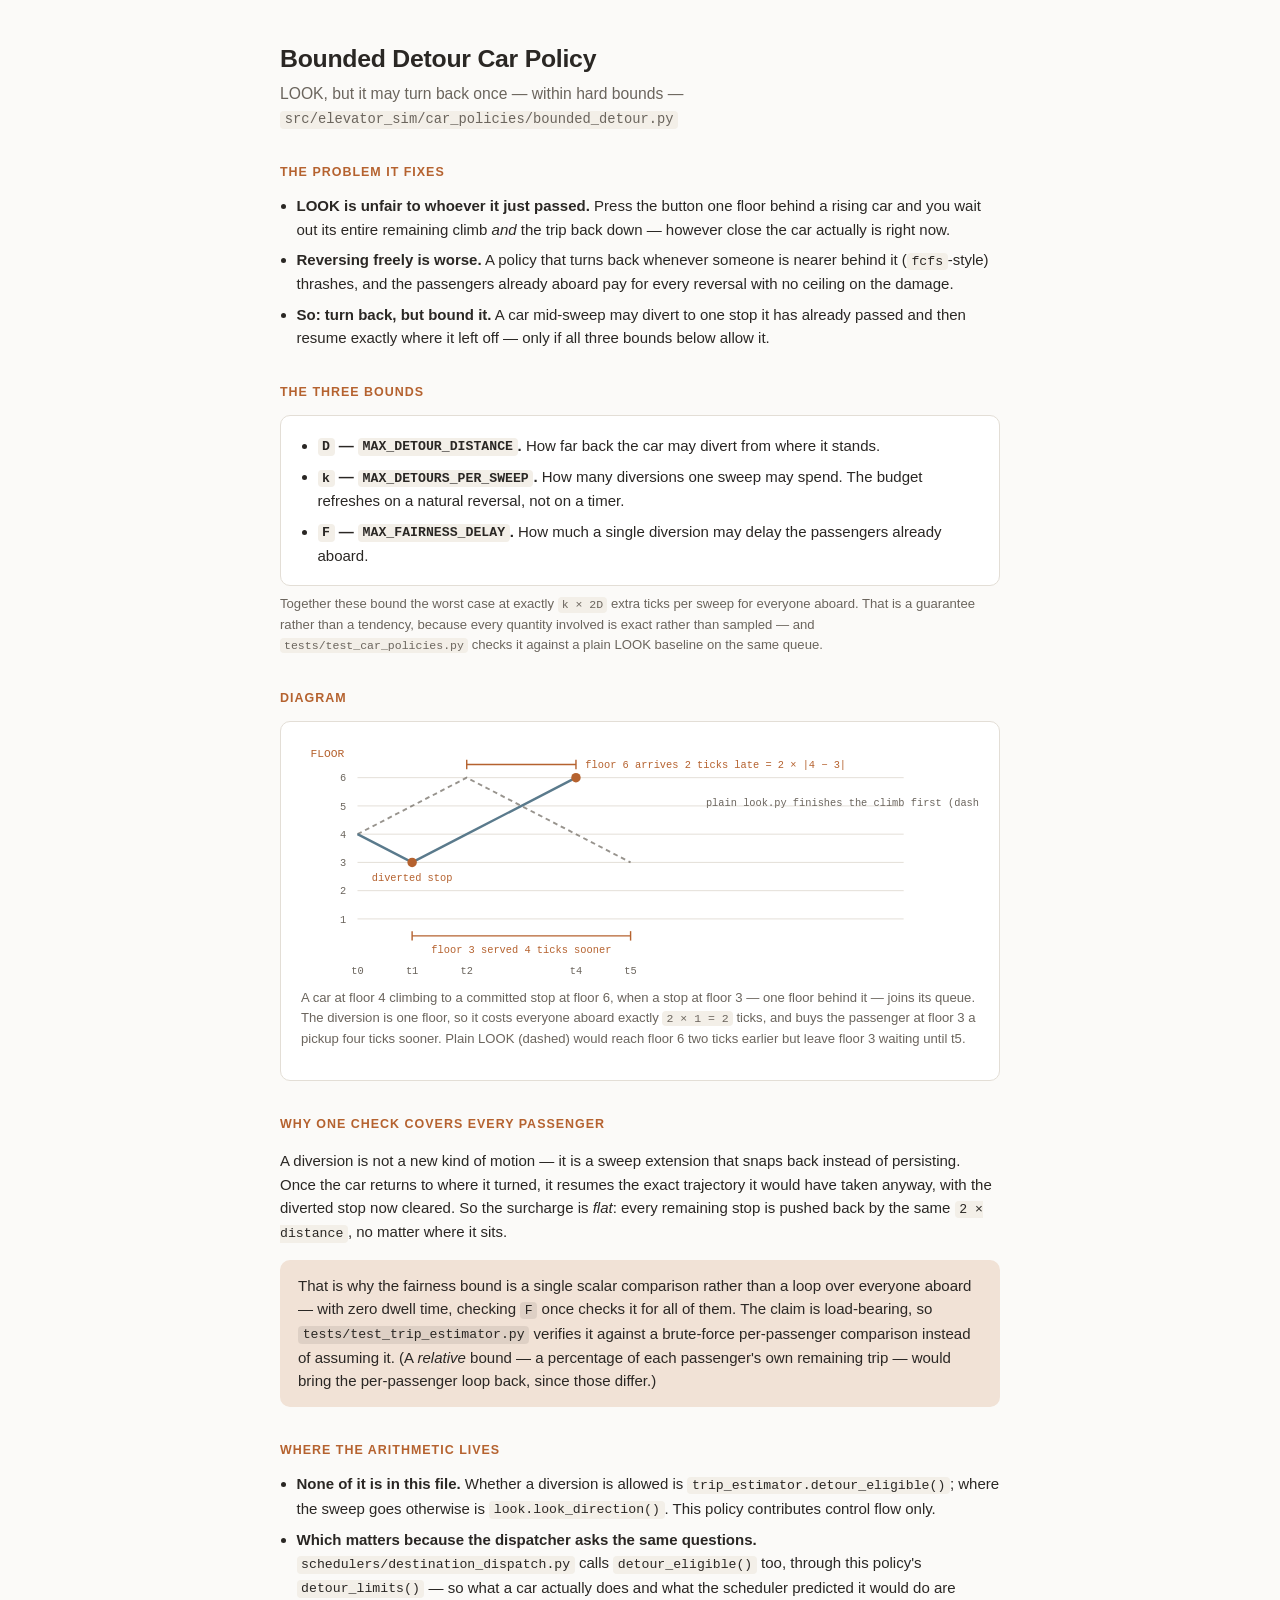
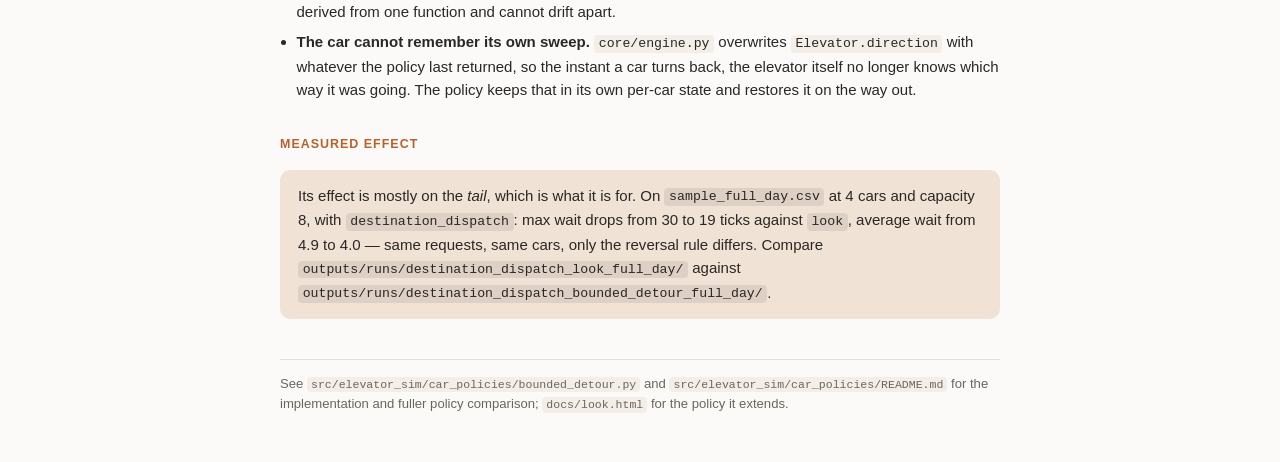
==== docs/bounded_detour.html @ 690bd055 "*Add destination dispach scheduler *Add the detour car policy *Recreate the figures" ====
<!doctype html>
<html lang="en">
<head>
<meta charset="utf-8" />
<meta name="viewport" content="width=device-width, initial-scale=1" />
<title>Bounded Detour Car Policy</title>
<style>
  :root {
    --bg: #fbfaf8;
    --panel: #ffffff;
    --border: #e3ded6;
    --text: #2a2724;
    --muted: #6b655d;
    --accent: #b5622f;
    --accent-soft: #f1e2d6;
    --car: #5a7a8c;
    --car-soft: #dfe9ed;
    --mono-bg: #f3efe8;
    color-scheme: light dark;
  }
  @media (prefers-color-scheme: dark) {
    :root {
      --bg: #1c1a18;
      --panel: #26221f;
      --border: #3a3530;
      --text: #ece7e0;
      --muted: #a89f93;
      --accent: #e08a52;
      --accent-soft: #3a2c22;
      --car: #8fb4c7;
      --car-soft: #26343b;
      --mono-bg: #2c2825;
    }
  }
  * { box-sizing: border-box; }
  body {
    margin: 0;
    background: var(--bg);
    color: var(--text);
    font: 15px/1.55 -apple-system, BlinkMacSystemFont, "Segoe UI", Roboto, sans-serif;
  }
  main {
    max-width: 760px;
    margin: 0 auto;
    padding: 40px 20px 64px;
  }
  h1 {
    font-size: 1.55rem;
    margin: 0 0 4px;
    letter-spacing: -0.01em;
  }
  .tagline {
    color: var(--muted);
    margin: 0 0 32px;
    font-size: 0.98rem;
  }
  h2 {
    font-size: 0.78rem;
    text-transform: uppercase;
    letter-spacing: 0.08em;
    color: var(--accent);
    margin: 0 0 12px;
  }
  section { margin-bottom: 34px; }
  ul { margin: 0; padding-left: 1.1em; }
  li { margin-bottom: 7px; }
  li:last-child { margin-bottom: 0; }
  code {
    background: var(--mono-bg);
    border-radius: 4px;
    padding: 0.1em 0.35em;
    font-size: 0.88em;
    font-family: ui-monospace, SFMono-Regular, Menlo, Consolas, monospace;
  }
  .panel {
    background: var(--panel);
    border: 1px solid var(--border);
    border-radius: 10px;
    padding: 18px 20px;
  }
  .callout {
    background: var(--accent-soft);
    border-radius: 10px;
    padding: 14px 18px;
    font-size: 0.94rem;
  }
  .callout code { background: rgba(0,0,0,0.08); }
  @media (prefers-color-scheme: dark) { .callout code { background: rgba(255,255,255,0.1); } }
  svg { width: 100%; height: auto; display: block; }
  .diagram-caption {
    color: var(--muted);
    font-size: 0.82rem;
    margin-top: 8px;
  }
  footer {
    margin-top: 40px;
    color: var(--muted);
    font-size: 0.82rem;
    border-top: 1px solid var(--border);
    padding-top: 14px;
  }
</style>
</head>
<body>
<main>
  <h1>Bounded Detour Car Policy</h1>
  <p class="tagline">LOOK, but it may turn back once &mdash; within hard bounds &mdash; <code>src/elevator_sim/car_policies/bounded_detour.py</code></p>

  <section>
    <h2>The problem it fixes</h2>
    <ul>
      <li><strong>LOOK is unfair to whoever it just passed.</strong> Press the button one floor behind a rising car and you wait out its entire remaining climb <em>and</em> the trip back down &mdash; however close the car actually is right now.</li>
      <li><strong>Reversing freely is worse.</strong> A policy that turns back whenever someone is nearer behind it (<code>fcfs</code>-style) thrashes, and the passengers already aboard pay for every reversal with no ceiling on the damage.</li>
      <li><strong>So: turn back, but bound it.</strong> A car mid-sweep may divert to one stop it has already passed and then resume exactly where it left off &mdash; only if all three bounds below allow it.</li>
    </ul>
  </section>

  <section>
    <h2>The three bounds</h2>
    <div class="panel">
      <ul>
        <li><strong><code>D</code> &mdash; <code>MAX_DETOUR_DISTANCE</code>.</strong> How far back the car may divert from where it stands.</li>
        <li><strong><code>k</code> &mdash; <code>MAX_DETOURS_PER_SWEEP</code>.</strong> How many diversions one sweep may spend. The budget refreshes on a natural reversal, not on a timer.</li>
        <li><strong><code>F</code> &mdash; <code>MAX_FAIRNESS_DELAY</code>.</strong> How much a single diversion may delay the passengers already aboard.</li>
      </ul>
    </div>
    <p class="diagram-caption">Together these bound the worst case at exactly <code>k &times; 2D</code> extra ticks per sweep for everyone aboard. That is a guarantee rather than a tendency, because every quantity involved is exact rather than sampled &mdash; and <code>tests/test_car_policies.py</code> checks it against a plain LOOK baseline on the same queue.</p>
  </section>

  <section>
    <h2>Diagram</h2>
    <div class="panel">
      <svg viewBox="0 0 720 255" xmlns="http://www.w3.org/2000/svg" role="img" aria-label="Bounded detour trajectory: a rising car at floor 4 turns back one floor to serve a stop at floor 3, then resumes its climb to floor 6, compared against a dashed plain-LOOK path that finishes the climb first">
        <!-- floor gridlines + labels, floors 1-6 -->
        <g font-family="ui-monospace, Menlo, Consolas, monospace" font-size="11" fill="var(--muted)">
          <line x1="60" y1="40"  x2="640" y2="40"  stroke="var(--border)"></line>
          <text x="48" y="44" text-anchor="end">6</text>
          <line x1="60" y1="70"  x2="640" y2="70"  stroke="var(--border)"></line>
          <text x="48" y="74" text-anchor="end">5</text>
          <line x1="60" y1="100" x2="640" y2="100" stroke="var(--border)"></line>
          <text x="48" y="104" text-anchor="end">4</text>
          <line x1="60" y1="130" x2="640" y2="130" stroke="var(--border)"></line>
          <text x="48" y="134" text-anchor="end">3</text>
          <line x1="60" y1="160" x2="640" y2="160" stroke="var(--border)"></line>
          <text x="48" y="164" text-anchor="end">2</text>
          <line x1="60" y1="190" x2="640" y2="190" stroke="var(--border)"></line>
          <text x="48" y="194" text-anchor="end">1</text>
          <text x="10" y="18" fill="var(--accent)" font-size="12">FLOOR</text>
        </g>

        <!-- ghost path: plain look.py finishes the climb to 6 first, then comes back down to 3 -->
        <polyline points="60,100 176,40 350,130" fill="none" stroke="var(--muted)" stroke-width="2" stroke-dasharray="5,4" opacity="0.7"></polyline>
        <text x="430" y="70" font-size="11" fill="var(--muted)" font-family="ui-monospace, Menlo, Consolas, monospace">plain look.py finishes the climb first (dashed)</text>

        <!-- bounded detour: 4 -> 3 -> back to 4 -> on up to 6 -->
        <polyline points="60,100 118,130 176,100 292,40" fill="none" stroke="var(--car)" stroke-width="2.5"></polyline>

        <!-- the diverted stop, and the committed stop at the far end of the sweep -->
        <circle cx="118" cy="130" r="5" fill="var(--accent)"></circle>
        <circle cx="292" cy="40"  r="5" fill="var(--accent)"></circle>
        <text x="118" y="150" text-anchor="middle" font-size="11" fill="var(--accent)" font-family="ui-monospace, Menlo, Consolas, monospace">diverted stop</text>

        <!-- what it costs those already aboard: floor 6 arrives at t4 instead of t2 -->
        <line x1="176" y1="26" x2="292" y2="26" stroke="var(--accent)" stroke-width="1.5"></line>
        <line x1="176" y1="21" x2="176" y2="31" stroke="var(--accent)" stroke-width="1.5"></line>
        <line x1="292" y1="21" x2="292" y2="31" stroke="var(--accent)" stroke-width="1.5"></line>
        <text x="302" y="30" font-size="11" fill="var(--accent)" font-family="ui-monospace, Menlo, Consolas, monospace">floor 6 arrives 2 ticks late = 2 &times; |4 &minus; 3|</text>

        <!-- what it buys: the stop at floor 3 is served at t1 instead of t5 -->
        <line x1="118" y1="208" x2="350" y2="208" stroke="var(--accent)" stroke-width="1.5"></line>
        <line x1="118" y1="203" x2="118" y2="213" stroke="var(--accent)" stroke-width="1.5"></line>
        <line x1="350" y1="203" x2="350" y2="213" stroke="var(--accent)" stroke-width="1.5"></line>
        <text x="234" y="226" text-anchor="middle" font-size="11" fill="var(--accent)" font-family="ui-monospace, Menlo, Consolas, monospace">floor 3 served 4 ticks sooner</text>

        <!-- time axis -->
        <g font-family="ui-monospace, Menlo, Consolas, monospace" font-size="11" fill="var(--muted)">
          <text x="60"  y="248" text-anchor="middle">t0</text>
          <text x="118" y="248" text-anchor="middle">t1</text>
          <text x="176" y="248" text-anchor="middle">t2</text>
          <text x="292" y="248" text-anchor="middle">t4</text>
          <text x="350" y="248" text-anchor="middle">t5</text>
        </g>
      </svg>
      <p class="diagram-caption">A car at floor 4 climbing to a committed stop at floor 6, when a stop at floor 3 &mdash; one floor behind it &mdash; joins its queue. The diversion is one floor, so it costs everyone aboard exactly <code>2 &times; 1 = 2</code> ticks, and buys the passenger at floor 3 a pickup four ticks sooner. Plain LOOK (dashed) would reach floor 6 two ticks earlier but leave floor 3 waiting until t5.</p>
    </div>
  </section>

  <section>
    <h2>Why one check covers every passenger</h2>
    <p>A diversion is not a new kind of motion &mdash; it is a sweep extension that snaps back instead of persisting. Once the car returns to where it turned, it resumes the exact trajectory it would have taken anyway, with the diverted stop now cleared. So the surcharge is <em>flat</em>: every remaining stop is pushed back by the same <code>2 &times; distance</code>, no matter where it sits.</p>
    <p class="callout">That is why the fairness bound is a single scalar comparison rather than a loop over everyone aboard &mdash; with zero dwell time, checking <code>F</code> once checks it for all of them. The claim is load-bearing, so <code>tests/test_trip_estimator.py</code> verifies it against a brute-force per-passenger comparison instead of assuming it. (A <em>relative</em> bound &mdash; a percentage of each passenger's own remaining trip &mdash; would bring the per-passenger loop back, since those differ.)</p>
  </section>

  <section>
    <h2>Where the arithmetic lives</h2>
    <ul>
      <li><strong>None of it is in this file.</strong> Whether a diversion is allowed is <code>trip_estimator.detour_eligible()</code>; where the sweep goes otherwise is <code>look.look_direction()</code>. This policy contributes control flow only.</li>
      <li><strong>Which matters because the dispatcher asks the same questions.</strong> <code>schedulers/destination_dispatch.py</code> calls <code>detour_eligible()</code> too, through this policy's <code>detour_limits()</code> &mdash; so what a car actually does and what the scheduler predicted it would do are derived from one function and cannot drift apart.</li>
      <li><strong>The car cannot remember its own sweep.</strong> <code>core/engine.py</code> overwrites <code>Elevator.direction</code> with whatever the policy last returned, so the instant a car turns back, the elevator itself no longer knows which way it was going. The policy keeps that in its own per-car state and restores it on the way out.</li>
    </ul>
  </section>

  <section>
    <h2>Measured effect</h2>
    <p class="callout">Its effect is mostly on the <em>tail</em>, which is what it is for. On <code>sample_full_day.csv</code> at 4 cars and capacity 8, with <code>destination_dispatch</code>: max wait drops from 30 to 19 ticks against <code>look</code>, average wait from 4.9 to 4.0 &mdash; same requests, same cars, only the reversal rule differs. Compare <code>outputs/runs/destination_dispatch_look_full_day/</code> against <code>outputs/runs/destination_dispatch_bounded_detour_full_day/</code>.</p>
  </section>

  <footer>See <code>src/elevator_sim/car_policies/bounded_detour.py</code> and <code>src/elevator_sim/car_policies/README.md</code> for the implementation and fuller policy comparison; <code>docs/look.html</code> for the policy it extends.</footer>
</main>
</body>
</html>
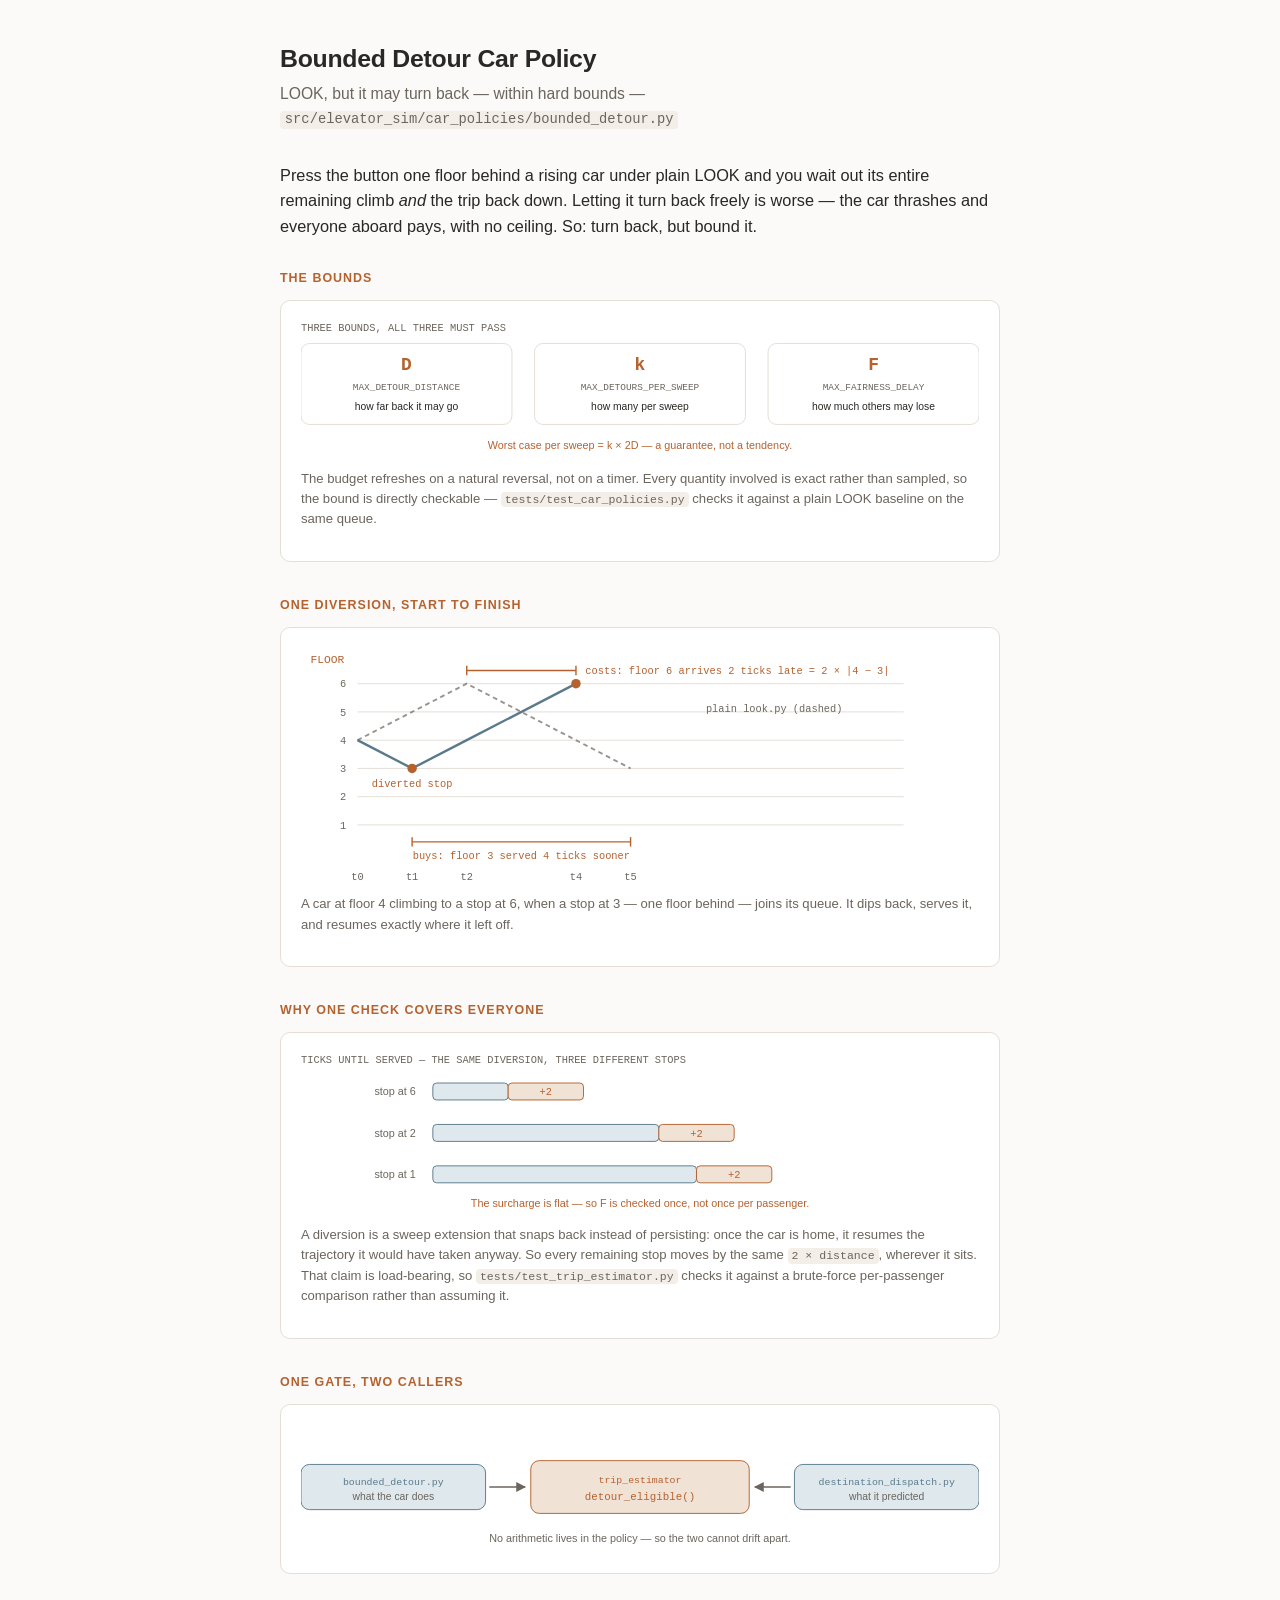
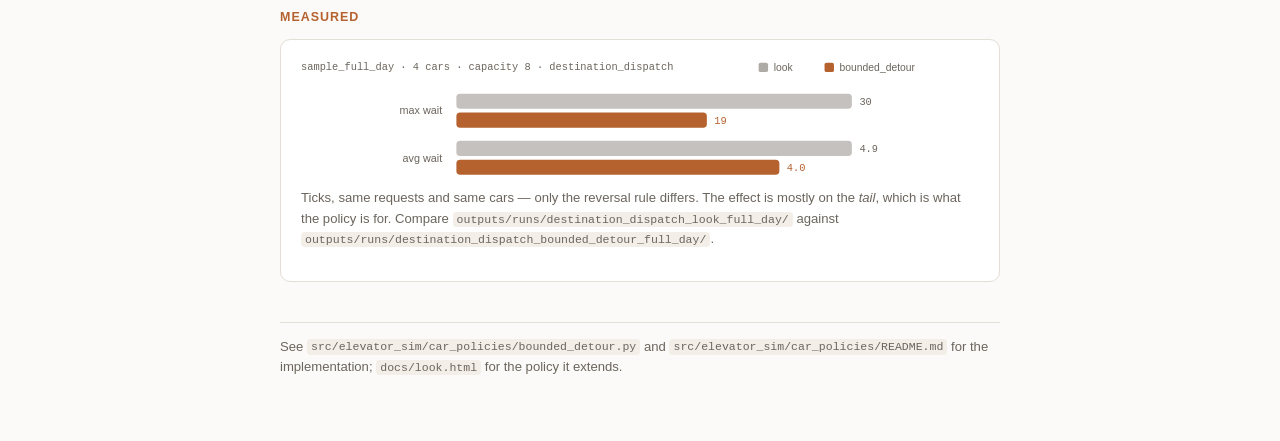
==== commit 781e13db: "refine documentation for bounded detour and destionation dispach" ====
--- a/docs/bounded_detour.html
+++ b/docs/bounded_detour.html
@@ -99,36 +99,45 @@
     border-top: 1px solid var(--border);
     padding-top: 14px;
   }
+  .lede { margin: 0 0 30px; font-size: 1.02rem; }
 </style>
 </head>
 <body>
 <main>
   <h1>Bounded Detour Car Policy</h1>
-  <p class="tagline">LOOK, but it may turn back once &mdash; within hard bounds &mdash; <code>src/elevator_sim/car_policies/bounded_detour.py</code></p>
-
-  <section>
-    <h2>The problem it fixes</h2>
-    <ul>
-      <li><strong>LOOK is unfair to whoever it just passed.</strong> Press the button one floor behind a rising car and you wait out its entire remaining climb <em>and</em> the trip back down &mdash; however close the car actually is right now.</li>
-      <li><strong>Reversing freely is worse.</strong> A policy that turns back whenever someone is nearer behind it (<code>fcfs</code>-style) thrashes, and the passengers already aboard pay for every reversal with no ceiling on the damage.</li>
-      <li><strong>So: turn back, but bound it.</strong> A car mid-sweep may divert to one stop it has already passed and then resume exactly where it left off &mdash; only if all three bounds below allow it.</li>
-    </ul>
-  </section>
-
-  <section>
-    <h2>The three bounds</h2>
-    <div class="panel">
-      <ul>
-        <li><strong><code>D</code> &mdash; <code>MAX_DETOUR_DISTANCE</code>.</strong> How far back the car may divert from where it stands.</li>
-        <li><strong><code>k</code> &mdash; <code>MAX_DETOURS_PER_SWEEP</code>.</strong> How many diversions one sweep may spend. The budget refreshes on a natural reversal, not on a timer.</li>
-        <li><strong><code>F</code> &mdash; <code>MAX_FAIRNESS_DELAY</code>.</strong> How much a single diversion may delay the passengers already aboard.</li>
-      </ul>
-    </div>
-    <p class="diagram-caption">Together these bound the worst case at exactly <code>k &times; 2D</code> extra ticks per sweep for everyone aboard. That is a guarantee rather than a tendency, because every quantity involved is exact rather than sampled &mdash; and <code>tests/test_car_policies.py</code> checks it against a plain LOOK baseline on the same queue.</p>
-  </section>
-
-  <section>
-    <h2>Diagram</h2>
+  <p class="tagline">LOOK, but it may turn back &mdash; within hard bounds &mdash; <code>src/elevator_sim/car_policies/bounded_detour.py</code></p>
+
+  <p class="lede">Press the button one floor behind a rising car under plain LOOK and you wait out its entire remaining climb <em>and</em> the trip back down. Letting it turn back freely is worse &mdash; the car thrashes and everyone aboard pays, with no ceiling. So: turn back, but bound it.</p>
+
+  <section>
+    <h2>The bounds</h2>
+    <div class="panel">
+      <svg viewBox="0 0 720 150" xmlns="http://www.w3.org/2000/svg" role="img" aria-label="Three bounds: D max detour distance, k max detours per sweep, F max fairness delay, combining to a worst case of k times 2D per sweep">
+        <text x="0" y="13" font-size="11" fill="var(--muted)" font-family="ui-monospace, Menlo, Consolas, monospace">THREE BOUNDS, ALL THREE MUST PASS</text>
+
+        <rect x="0" y="26" width="224" height="86" rx="9" fill="var(--panel)" stroke="var(--border)"></rect>
+        <text x="112" y="54" text-anchor="middle" font-size="19" fill="var(--accent)" font-weight="600" font-family="ui-monospace, Menlo, Consolas, monospace">D</text>
+        <text x="112" y="75" text-anchor="middle" font-size="10" fill="var(--muted)" font-family="ui-monospace, Menlo, Consolas, monospace">MAX_DETOUR_DISTANCE</text>
+        <text x="112" y="97" text-anchor="middle" font-size="11" fill="var(--text)">how far back it may go</text>
+
+        <rect x="248" y="26" width="224" height="86" rx="9" fill="var(--panel)" stroke="var(--border)"></rect>
+        <text x="360" y="54" text-anchor="middle" font-size="19" fill="var(--accent)" font-weight="600" font-family="ui-monospace, Menlo, Consolas, monospace">k</text>
+        <text x="360" y="75" text-anchor="middle" font-size="10" fill="var(--muted)" font-family="ui-monospace, Menlo, Consolas, monospace">MAX_DETOURS_PER_SWEEP</text>
+        <text x="360" y="97" text-anchor="middle" font-size="11" fill="var(--text)">how many per sweep</text>
+
+        <rect x="496" y="26" width="224" height="86" rx="9" fill="var(--panel)" stroke="var(--border)"></rect>
+        <text x="608" y="54" text-anchor="middle" font-size="19" fill="var(--accent)" font-weight="600" font-family="ui-monospace, Menlo, Consolas, monospace">F</text>
+        <text x="608" y="75" text-anchor="middle" font-size="10" fill="var(--muted)" font-family="ui-monospace, Menlo, Consolas, monospace">MAX_FAIRNESS_DELAY</text>
+        <text x="608" y="97" text-anchor="middle" font-size="11" fill="var(--text)">how much others may lose</text>
+
+        <text x="360" y="138" text-anchor="middle" font-size="11.5" fill="var(--accent)">Worst case per sweep = k &times; 2D &mdash; a guarantee, not a tendency.</text>
+      </svg>
+      <p class="diagram-caption">The budget refreshes on a natural reversal, not on a timer. Every quantity involved is exact rather than sampled, so the bound is directly checkable &mdash; <code>tests/test_car_policies.py</code> checks it against a plain LOOK baseline on the same queue.</p>
+    </div>
+  </section>
+
+  <section>
+    <h2>One diversion, start to finish</h2>
     <div class="panel">
       <svg viewBox="0 0 720 255" xmlns="http://www.w3.org/2000/svg" role="img" aria-label="Bounded detour trajectory: a rising car at floor 4 turns back one floor to serve a stop at floor 3, then resumes its climb to floor 6, compared against a dashed plain-LOOK path that finishes the climb first">
         <!-- floor gridlines + labels, floors 1-6 -->
@@ -150,7 +159,7 @@
 
         <!-- ghost path: plain look.py finishes the climb to 6 first, then comes back down to 3 -->
         <polyline points="60,100 176,40 350,130" fill="none" stroke="var(--muted)" stroke-width="2" stroke-dasharray="5,4" opacity="0.7"></polyline>
-        <text x="430" y="70" font-size="11" fill="var(--muted)" font-family="ui-monospace, Menlo, Consolas, monospace">plain look.py finishes the climb first (dashed)</text>
+        <text x="430" y="70" font-size="11" fill="var(--muted)" font-family="ui-monospace, Menlo, Consolas, monospace">plain look.py (dashed)</text>
 
         <!-- bounded detour: 4 -> 3 -> back to 4 -> on up to 6 -->
         <polyline points="60,100 118,130 176,100 292,40" fill="none" stroke="var(--car)" stroke-width="2.5"></polyline>
@@ -164,13 +173,13 @@
         <line x1="176" y1="26" x2="292" y2="26" stroke="var(--accent)" stroke-width="1.5"></line>
         <line x1="176" y1="21" x2="176" y2="31" stroke="var(--accent)" stroke-width="1.5"></line>
         <line x1="292" y1="21" x2="292" y2="31" stroke="var(--accent)" stroke-width="1.5"></line>
-        <text x="302" y="30" font-size="11" fill="var(--accent)" font-family="ui-monospace, Menlo, Consolas, monospace">floor 6 arrives 2 ticks late = 2 &times; |4 &minus; 3|</text>
+        <text x="302" y="30" font-size="11" fill="var(--accent)" font-family="ui-monospace, Menlo, Consolas, monospace">costs: floor 6 arrives 2 ticks late = 2 &times; |4 &minus; 3|</text>
 
         <!-- what it buys: the stop at floor 3 is served at t1 instead of t5 -->
         <line x1="118" y1="208" x2="350" y2="208" stroke="var(--accent)" stroke-width="1.5"></line>
         <line x1="118" y1="203" x2="118" y2="213" stroke="var(--accent)" stroke-width="1.5"></line>
         <line x1="350" y1="203" x2="350" y2="213" stroke="var(--accent)" stroke-width="1.5"></line>
-        <text x="234" y="226" text-anchor="middle" font-size="11" fill="var(--accent)" font-family="ui-monospace, Menlo, Consolas, monospace">floor 3 served 4 ticks sooner</text>
+        <text x="234" y="226" text-anchor="middle" font-size="11" fill="var(--accent)" font-family="ui-monospace, Menlo, Consolas, monospace">buys: floor 3 served 4 ticks sooner</text>
 
         <!-- time axis -->
         <g font-family="ui-monospace, Menlo, Consolas, monospace" font-size="11" fill="var(--muted)">
@@ -181,31 +190,104 @@
           <text x="350" y="248" text-anchor="middle">t5</text>
         </g>
       </svg>
-      <p class="diagram-caption">A car at floor 4 climbing to a committed stop at floor 6, when a stop at floor 3 &mdash; one floor behind it &mdash; joins its queue. The diversion is one floor, so it costs everyone aboard exactly <code>2 &times; 1 = 2</code> ticks, and buys the passenger at floor 3 a pickup four ticks sooner. Plain LOOK (dashed) would reach floor 6 two ticks earlier but leave floor 3 waiting until t5.</p>
-    </div>
-  </section>
-
-  <section>
-    <h2>Why one check covers every passenger</h2>
-    <p>A diversion is not a new kind of motion &mdash; it is a sweep extension that snaps back instead of persisting. Once the car returns to where it turned, it resumes the exact trajectory it would have taken anyway, with the diverted stop now cleared. So the surcharge is <em>flat</em>: every remaining stop is pushed back by the same <code>2 &times; distance</code>, no matter where it sits.</p>
-    <p class="callout">That is why the fairness bound is a single scalar comparison rather than a loop over everyone aboard &mdash; with zero dwell time, checking <code>F</code> once checks it for all of them. The claim is load-bearing, so <code>tests/test_trip_estimator.py</code> verifies it against a brute-force per-passenger comparison instead of assuming it. (A <em>relative</em> bound &mdash; a percentage of each passenger's own remaining trip &mdash; would bring the per-passenger loop back, since those differ.)</p>
-  </section>
-
-  <section>
-    <h2>Where the arithmetic lives</h2>
-    <ul>
-      <li><strong>None of it is in this file.</strong> Whether a diversion is allowed is <code>trip_estimator.detour_eligible()</code>; where the sweep goes otherwise is <code>look.look_direction()</code>. This policy contributes control flow only.</li>
-      <li><strong>Which matters because the dispatcher asks the same questions.</strong> <code>schedulers/destination_dispatch.py</code> calls <code>detour_eligible()</code> too, through this policy's <code>detour_limits()</code> &mdash; so what a car actually does and what the scheduler predicted it would do are derived from one function and cannot drift apart.</li>
-      <li><strong>The car cannot remember its own sweep.</strong> <code>core/engine.py</code> overwrites <code>Elevator.direction</code> with whatever the policy last returned, so the instant a car turns back, the elevator itself no longer knows which way it was going. The policy keeps that in its own per-car state and restores it on the way out.</li>
-    </ul>
-  </section>
-
-  <section>
-    <h2>Measured effect</h2>
-    <p class="callout">Its effect is mostly on the <em>tail</em>, which is what it is for. On <code>sample_full_day.csv</code> at 4 cars and capacity 8, with <code>destination_dispatch</code>: max wait drops from 30 to 19 ticks against <code>look</code>, average wait from 4.9 to 4.0 &mdash; same requests, same cars, only the reversal rule differs. Compare <code>outputs/runs/destination_dispatch_look_full_day/</code> against <code>outputs/runs/destination_dispatch_bounded_detour_full_day/</code>.</p>
-  </section>
-
-  <footer>See <code>src/elevator_sim/car_policies/bounded_detour.py</code> and <code>src/elevator_sim/car_policies/README.md</code> for the implementation and fuller policy comparison; <code>docs/look.html</code> for the policy it extends.</footer>
+      <p class="diagram-caption">A car at floor 4 climbing to a stop at 6, when a stop at 3 &mdash; one floor behind &mdash; joins its queue. It dips back, serves it, and resumes exactly where it left off.</p>
+    </div>
+  </section>
+
+  <section>
+    <h2>Why one check covers everyone</h2>
+    <div class="panel">
+      <svg viewBox="0 0 720 176" xmlns="http://www.w3.org/2000/svg" role="img" aria-label="Three onboard stops, each delayed by exactly the same two ticks regardless of how far away it is">
+        <text x="0" y="13" font-size="11" fill="var(--muted)" font-family="ui-monospace, Menlo, Consolas, monospace">TICKS UNTIL SERVED &mdash; THE SAME DIVERSION, THREE DIFFERENT STOPS</text>
+
+        <g font-size="11.5" fill="var(--muted)" text-anchor="end">
+          <text x="122" y="47">stop at 6</text>
+          <text x="122" y="91">stop at 2</text>
+          <text x="122" y="135">stop at 1</text>
+        </g>
+
+        <g font-family="ui-monospace, Menlo, Consolas, monospace" font-size="11" text-anchor="middle">
+          <rect x="140" y="34" width="80" height="18" rx="4" fill="var(--car-soft)" stroke="var(--car)"></rect>
+          <rect x="220" y="34" width="80" height="18" rx="4" fill="var(--accent-soft)" stroke="var(--accent)"></rect>
+          <text x="260" y="47" fill="var(--accent)">+2</text>
+
+          <rect x="140" y="78" width="240" height="18" rx="4" fill="var(--car-soft)" stroke="var(--car)"></rect>
+          <rect x="380" y="78" width="80" height="18" rx="4" fill="var(--accent-soft)" stroke="var(--accent)"></rect>
+          <text x="420" y="91" fill="var(--accent)">+2</text>
+
+          <rect x="140" y="122" width="280" height="18" rx="4" fill="var(--car-soft)" stroke="var(--car)"></rect>
+          <rect x="420" y="122" width="80" height="18" rx="4" fill="var(--accent-soft)" stroke="var(--accent)"></rect>
+          <text x="460" y="135" fill="var(--accent)">+2</text>
+        </g>
+
+        <text x="360" y="166" text-anchor="middle" font-size="11.5" fill="var(--accent)">The surcharge is flat &mdash; so F is checked once, not once per passenger.</text>
+      </svg>
+      <p class="diagram-caption">A diversion is a sweep extension that snaps back instead of persisting: once the car is home, it resumes the trajectory it would have taken anyway. So every remaining stop moves by the same <code>2 &times; distance</code>, wherever it sits. That claim is load-bearing, so <code>tests/test_trip_estimator.py</code> checks it against a brute-force per-passenger comparison rather than assuming it.</p>
+    </div>
+  </section>
+
+  <section>
+    <h2>One gate, two callers</h2>
+    <div class="panel">
+      <svg viewBox="0 0 720 140" xmlns="http://www.w3.org/2000/svg" role="img" aria-label="Both the car policy and the scheduler call the same detour_eligible function, so movement and dispatch cannot disagree">
+        <defs>
+          <marker id="tip" viewBox="0 0 10 10" refX="9" refY="5" markerWidth="7" markerHeight="7" orient="auto-start-reverse">
+            <path d="M0,0 L10,5 L0,10 z" fill="var(--muted)"></path>
+          </marker>
+        </defs>
+
+        <rect x="0" y="44" width="196" height="48" rx="9" fill="var(--car-soft)" stroke="var(--car)"></rect>
+        <text x="98" y="66" text-anchor="middle" font-size="10.5" fill="var(--car)" font-family="ui-monospace, Menlo, Consolas, monospace">bounded_detour.py</text>
+        <text x="98" y="82" text-anchor="middle" font-size="11" fill="var(--muted)">what the car does</text>
+
+        <rect x="524" y="44" width="196" height="48" rx="9" fill="var(--car-soft)" stroke="var(--car)"></rect>
+        <text x="622" y="66" text-anchor="middle" font-size="10.5" fill="var(--car)" font-family="ui-monospace, Menlo, Consolas, monospace">destination_dispatch.py</text>
+        <text x="622" y="82" text-anchor="middle" font-size="11" fill="var(--muted)">what it predicted</text>
+
+        <rect x="244" y="40" width="232" height="56" rx="9" fill="var(--accent-soft)" stroke="var(--accent)"></rect>
+        <text x="360" y="64" text-anchor="middle" font-size="10.5" fill="var(--accent)" font-family="ui-monospace, Menlo, Consolas, monospace">trip_estimator</text>
+        <text x="360" y="82" text-anchor="middle" font-size="11.5" fill="var(--accent)" font-family="ui-monospace, Menlo, Consolas, monospace">detour_eligible()</text>
+
+        <line x1="200" y1="68" x2="238" y2="68" stroke="var(--muted)" stroke-width="1.5" marker-end="url(#tip)"></line>
+        <line x1="520" y1="68" x2="482" y2="68" stroke="var(--muted)" stroke-width="1.5" marker-end="url(#tip)"></line>
+
+        <text x="360" y="126" text-anchor="middle" font-size="11.5" fill="var(--muted)">No arithmetic lives in the policy &mdash; so the two cannot drift apart.</text>
+      </svg>
+    </div>
+  </section>
+
+  <section>
+    <h2>Measured</h2>
+    <div class="panel">
+      <svg viewBox="0 0 720 130" xmlns="http://www.w3.org/2000/svg" role="img" aria-label="Bar chart: max wait falls from 30 to 19 ticks and average wait from 4.9 to 4.0">
+        <text x="0" y="13" font-size="11" fill="var(--muted)" font-family="ui-monospace, Menlo, Consolas, monospace">sample_full_day &middot; 4 cars &middot; capacity 8 &middot; destination_dispatch</text>
+        <rect x="486" y="5" width="10" height="10" rx="2" fill="var(--muted)" opacity="0.55"></rect>
+        <text x="502" y="14" font-size="11" fill="var(--muted)">look</text>
+        <rect x="556" y="5" width="10" height="10" rx="2" fill="var(--accent)"></rect>
+        <text x="572" y="14" font-size="11" fill="var(--muted)">bounded_detour</text>
+
+        <g font-size="11.5" fill="var(--muted)" text-anchor="end">
+          <text x="150" y="60">max wait</text>
+          <text x="150" y="110">avg wait</text>
+        </g>
+
+        <g font-family="ui-monospace, Menlo, Consolas, monospace" font-size="11">
+          <rect x="165" y="38" width="420" height="16" rx="4" fill="var(--muted)" opacity="0.4"></rect>
+          <text x="593" y="50" fill="var(--muted)">30</text>
+          <rect x="165" y="58" width="266" height="16" rx="4" fill="var(--accent)"></rect>
+          <text x="439" y="70" fill="var(--accent)">19</text>
+
+          <rect x="165" y="88" width="420" height="16" rx="4" fill="var(--muted)" opacity="0.4"></rect>
+          <text x="593" y="100" fill="var(--muted)">4.9</text>
+          <rect x="165" y="108" width="343" height="16" rx="4" fill="var(--accent)"></rect>
+          <text x="516" y="120" fill="var(--accent)">4.0</text>
+        </g>
+      </svg>
+      <p class="diagram-caption">Ticks, same requests and same cars &mdash; only the reversal rule differs. The effect is mostly on the <em>tail</em>, which is what the policy is for. Compare <code>outputs/runs/destination_dispatch_look_full_day/</code> against <code>outputs/runs/destination_dispatch_bounded_detour_full_day/</code>.</p>
+    </div>
+  </section>
+
+  <footer>See <code>src/elevator_sim/car_policies/bounded_detour.py</code> and <code>src/elevator_sim/car_policies/README.md</code> for the implementation; <code>docs/look.html</code> for the policy it extends.</footer>
 </main>
 </body>
 </html>
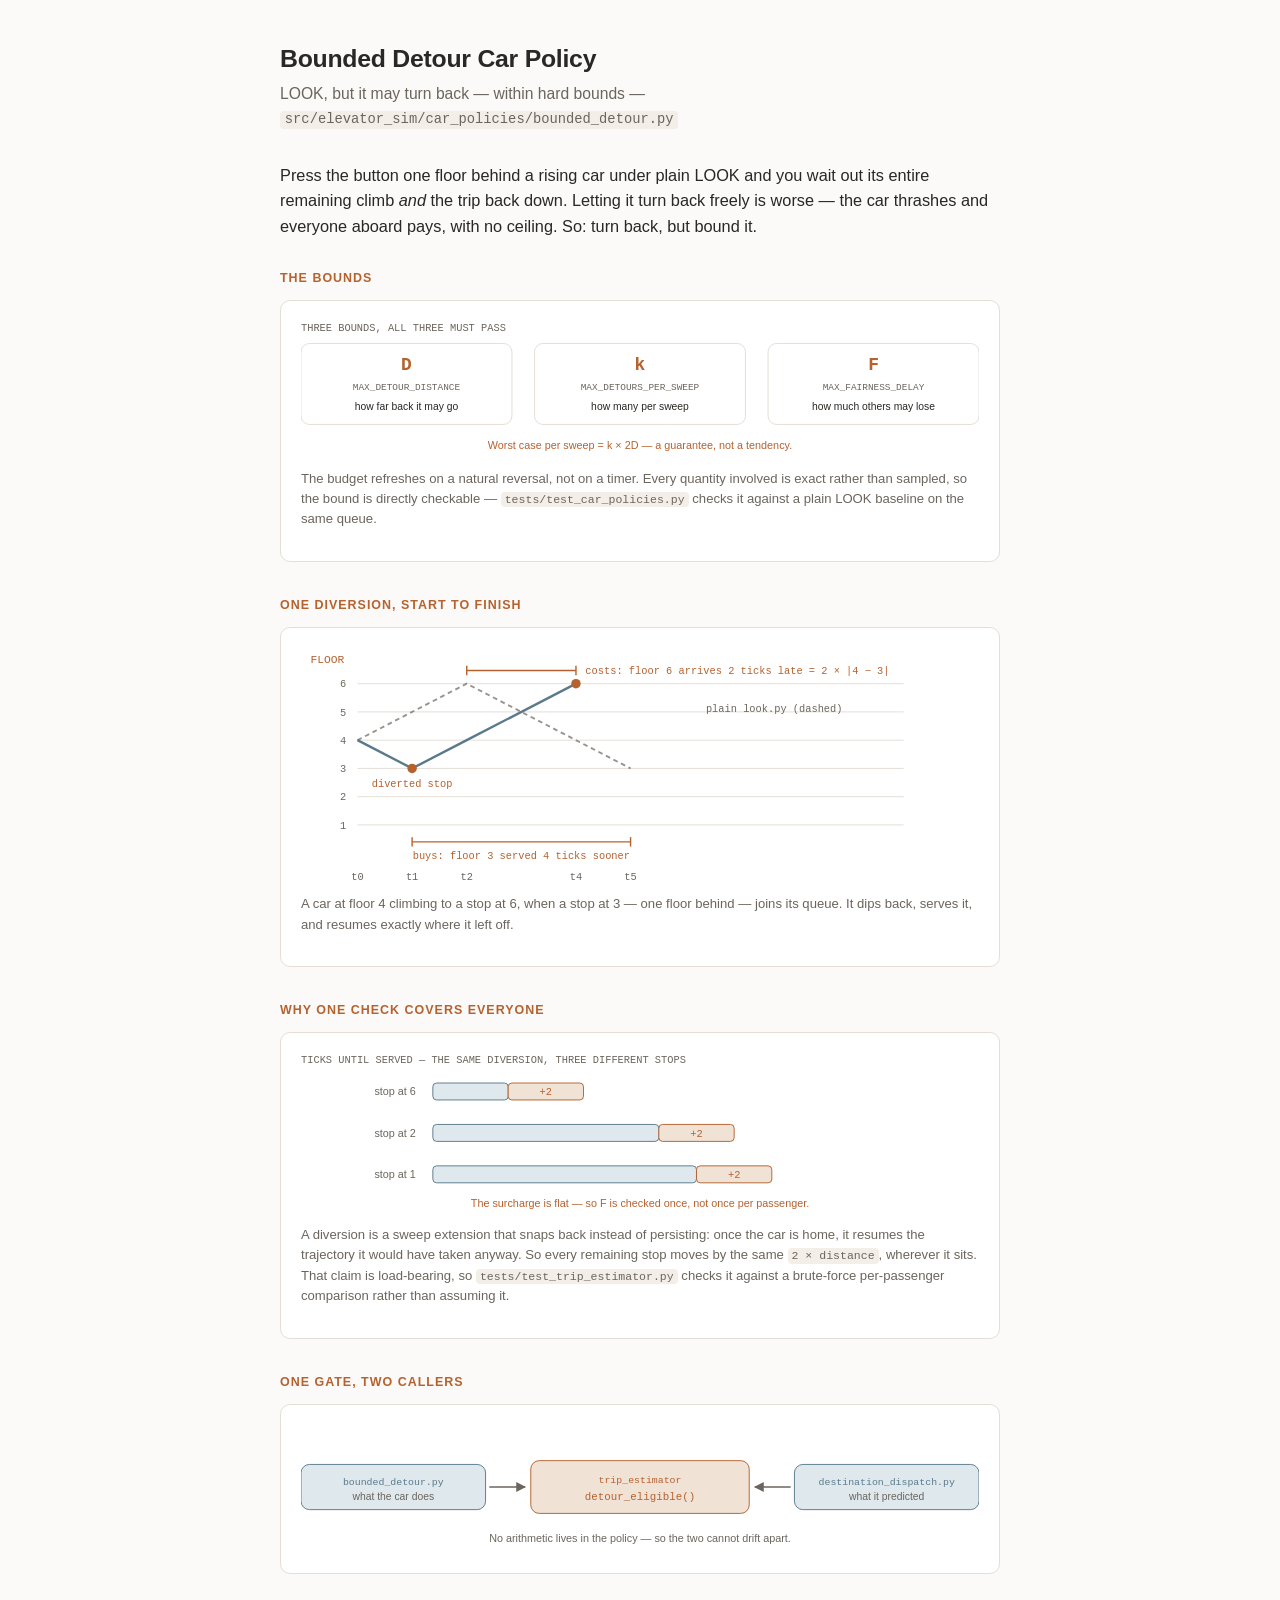
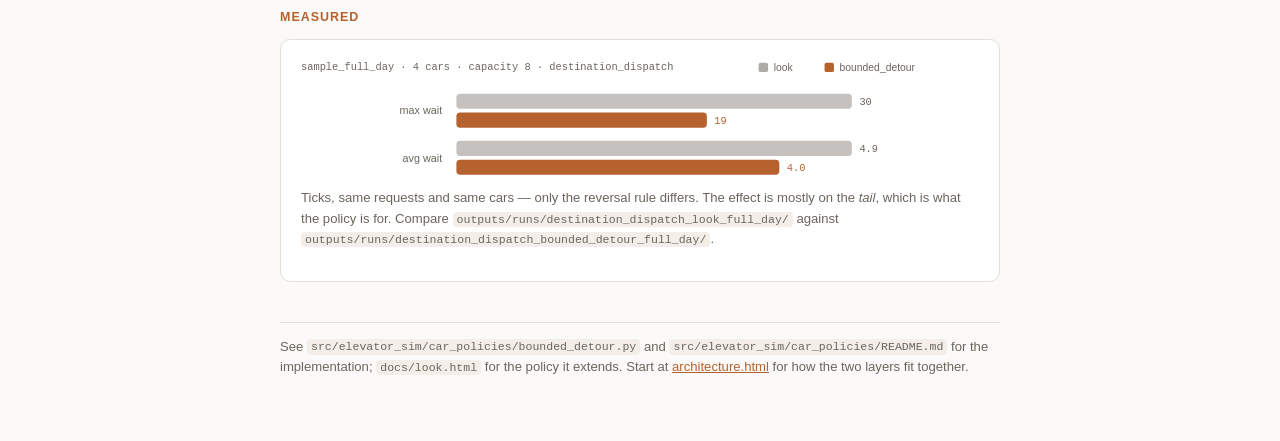
==== commit 6f92ee07: "*Use the optimal weights for default *Rerun the analysis for the optimal weights" ====
--- a/docs/bounded_detour.html
+++ b/docs/bounded_detour.html
@@ -92,6 +92,7 @@
     font-size: 0.82rem;
     margin-top: 8px;
   }
+  a { color: var(--accent); }
   footer {
     margin-top: 40px;
     color: var(--muted);
@@ -100,6 +101,45 @@
     padding-top: 14px;
   }
   .lede { margin: 0 0 30px; font-size: 1.02rem; }
+  .mono-block {
+    background: var(--mono-bg);
+    border-radius: 6px;
+    padding: 10px 12px;
+    margin: 0 0 4px;
+    font-size: 0.82rem;
+    line-height: 1.7;
+    font-family: ui-monospace, SFMono-Regular, Menlo, Consolas, monospace;
+    overflow-x: auto;
+  }
+  .mono-block + .diagram-caption { margin-bottom: 18px; }
+  table.data {
+    width: 100%;
+    border-collapse: collapse;
+    font-size: 0.86rem;
+  }
+  table.data th, table.data td {
+    padding: 7px 10px;
+    border-bottom: 1px solid var(--border);
+    text-align: left;
+    vertical-align: top;
+  }
+  table.data thead th {
+    font-size: 0.72rem;
+    text-transform: uppercase;
+    letter-spacing: 0.05em;
+    color: var(--muted);
+    font-weight: 600;
+    white-space: nowrap;
+  }
+  table.data thead th.sub { text-transform: none; letter-spacing: 0; }
+  table.data tbody tr:last-child td { border-bottom: 0; }
+  table.data .num { text-align: right; font-family: ui-monospace, SFMono-Regular, Menlo, Consolas, monospace; }
+  table.data th.num { text-align: right; }
+  table.data .group { border-left: 1px solid var(--border); }
+  table.data .em { color: var(--accent); font-weight: 600; }
+  table.data .best { color: var(--car); font-weight: 600; }
+  table.data .worst { color: var(--accent); font-weight: 600; }
+  table.data code { background: none; padding: 0; font-size: 0.95em; }
 </style>
 </head>
 <body>
@@ -287,7 +327,7 @@
     </div>
   </section>
 
-  <footer>See <code>src/elevator_sim/car_policies/bounded_detour.py</code> and <code>src/elevator_sim/car_policies/README.md</code> for the implementation; <code>docs/look.html</code> for the policy it extends.</footer>
+  <footer>See <code>src/elevator_sim/car_policies/bounded_detour.py</code> and <code>src/elevator_sim/car_policies/README.md</code> for the implementation; <code>docs/look.html</code> for the policy it extends. Start at <a href="architecture.html">architecture.html</a> for how the two layers fit together.</footer>
 </main>
 </body>
 </html>
